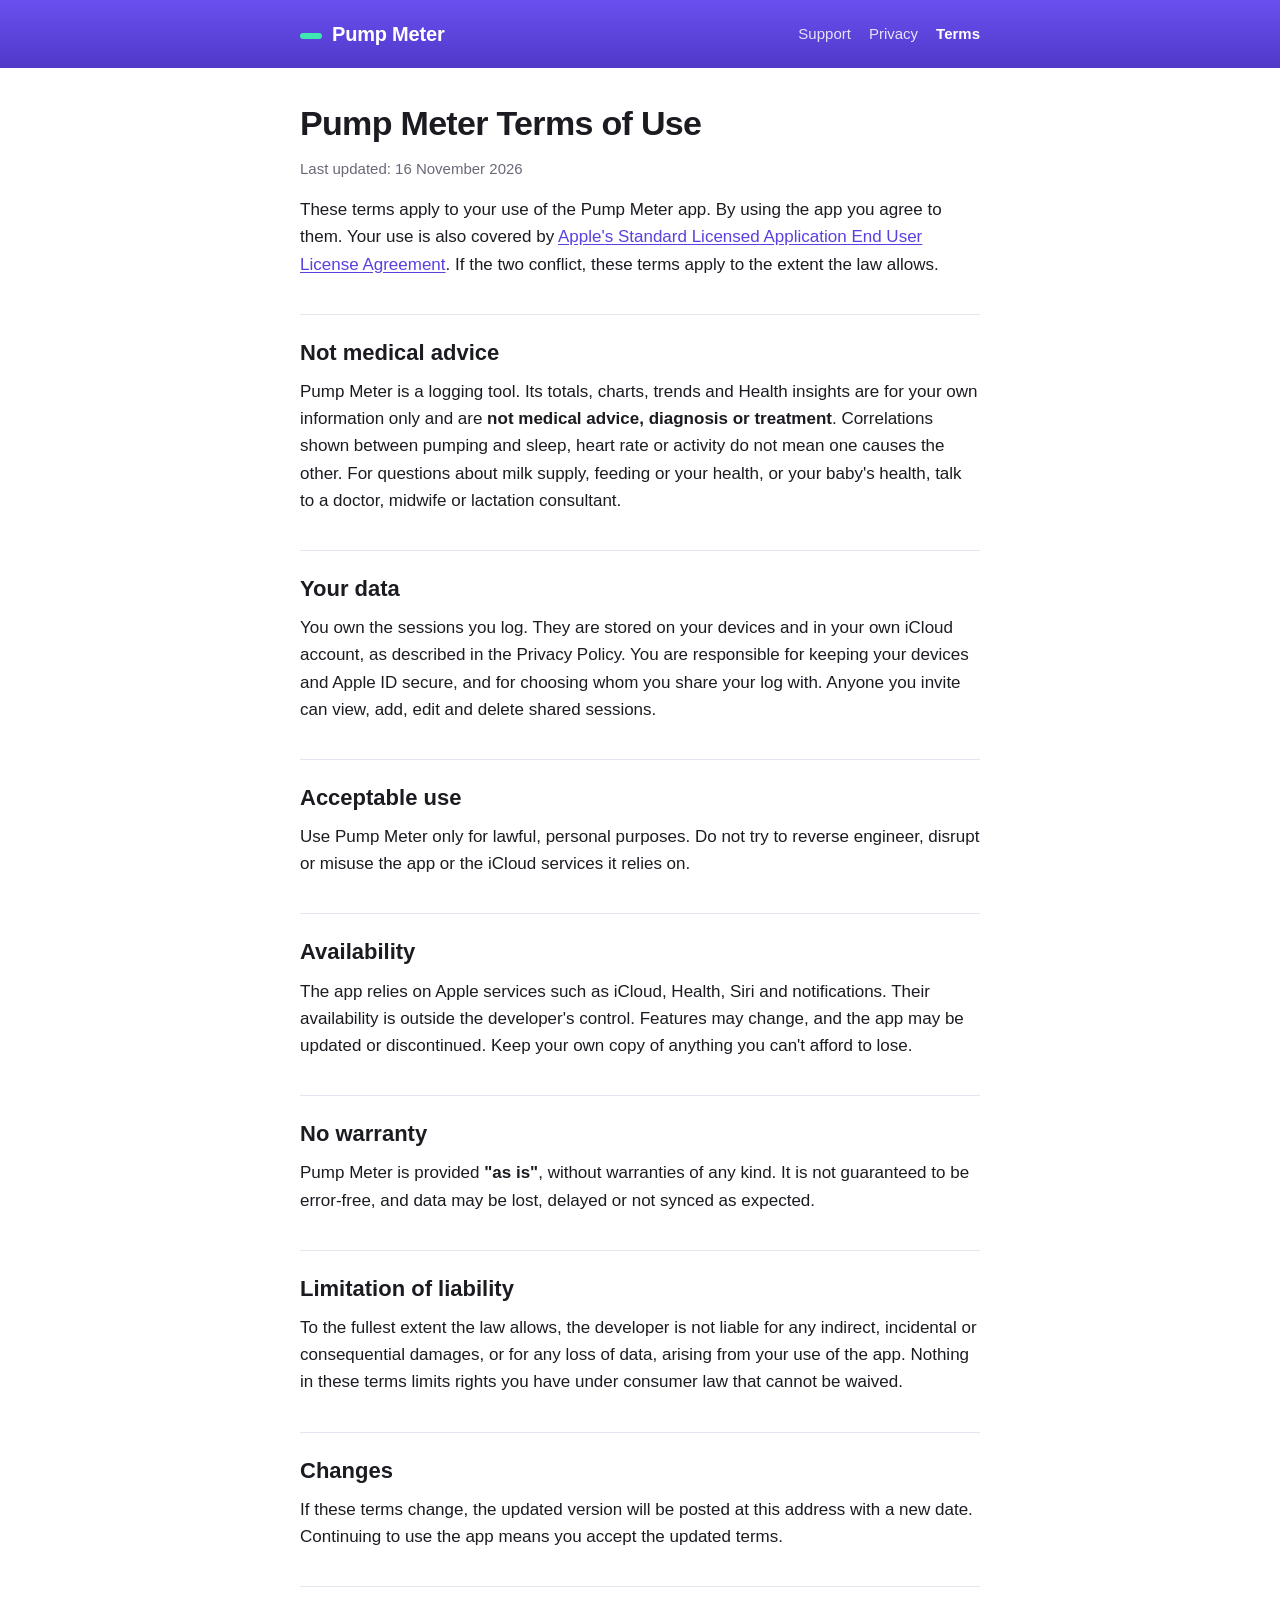
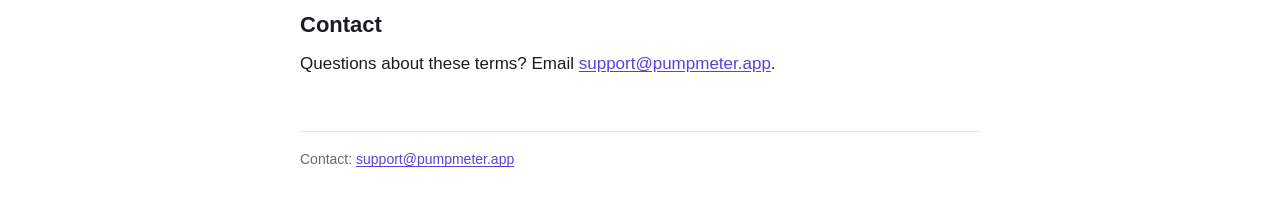
==== terms/index.html @ 0fb3783c "Publish site" ====
<!doctype html>
<html lang="en">
<head>
<meta charset="utf-8">
<meta name="viewport" content="width=device-width, initial-scale=1">
<title>Pump Meter Terms of Use</title>
<meta name="description" content="Pump Meter: a fast, focused log for breast pumping.">
<link rel="stylesheet" href="../style.css">
</head>
<body>
<header><div class="inner"><a class="brand" href="../">Pump Meter</a><nav><a href="../">Support</a><a href="../privacy/">Privacy</a><a href="../terms/" aria-current="page">Terms</a></nav></div></header>
<main>
<h1>Pump Meter Terms of Use</h1>
<p><em>Last updated: 16 November 2026</em></p>
<p>These terms apply to your use of the Pump Meter app. By using the app you agree to them. Your use is also covered by <a href="https://www.apple.com/legal/internet-services/itunes/dev/stdeula/">Apple's Standard Licensed Application End User License Agreement</a>. If the two conflict, these terms apply to the extent the law allows.</p>
<h2>Not medical advice</h2>
<p>Pump Meter is a logging tool. Its totals, charts, trends and Health insights are for your own information only and are <strong>not medical advice, diagnosis or treatment</strong>. Correlations shown between pumping and sleep, heart rate or activity do not mean one causes the other. For questions about milk supply, feeding or your health, or your baby's health, talk to a doctor, midwife or lactation consultant.</p>
<h2>Your data</h2>
<p>You own the sessions you log. They are stored on your devices and in your own iCloud account, as described in the Privacy Policy. You are responsible for keeping your devices and Apple ID secure, and for choosing whom you share your log with. Anyone you invite can view, add, edit and delete shared sessions.</p>
<h2>Acceptable use</h2>
<p>Use Pump Meter only for lawful, personal purposes. Do not try to reverse engineer, disrupt or misuse the app or the iCloud services it relies on.</p>
<h2>Availability</h2>
<p>The app relies on Apple services such as iCloud, Health, Siri and notifications. Their availability is outside the developer's control. Features may change, and the app may be updated or discontinued. Keep your own copy of anything you can't afford to lose.</p>
<h2>No warranty</h2>
<p>Pump Meter is provided <strong>"as is"</strong>, without warranties of any kind. It is not guaranteed to be error-free, and data may be lost, delayed or not synced as expected.</p>
<h2>Limitation of liability</h2>
<p>To the fullest extent the law allows, the developer is not liable for any indirect, incidental or consequential damages, or for any loss of data, arising from your use of the app. Nothing in these terms limits rights you have under consumer law that cannot be waived.</p>
<h2>Changes</h2>
<p>If these terms change, the updated version will be posted at this address with a new date. Continuing to use the app means you accept the updated terms.</p>
<h2>Contact</h2>
<p>Questions about these terms? Email <a href="mailto:support@pumpmeter.app">support@pumpmeter.app</a>.</p>
</main>
<footer><div class="inner">Contact: <a href="mailto:support@pumpmeter.app">support@pumpmeter.app</a></div></footer>
</body>
</html>
---- style.css ----
:root {
  --bg: #ffffff;
  --text: #1c1b22;
  --muted: #6b6878;
  --accent: #5b3fe0;
  --accent-soft: #efebff;
  --rule: #e7e4f0;
  color-scheme: light dark;
}
@media (prefers-color-scheme: dark) {
  :root {
    --bg: #141219;
    --text: #f2f0f7;
    --muted: #a5a1b3;
    --accent: #9d8bff;
    --accent-soft: #241f3a;
    --rule: #2c2838;
  }
}
* { box-sizing: border-box; }
html { -webkit-text-size-adjust: 100%; }
body {
  margin: 0;
  background: var(--bg);
  color: var(--text);
  font: 17px/1.6 ui-rounded, -apple-system, BlinkMacSystemFont, "SF Pro Rounded", "Segoe UI", Roboto, sans-serif;
}
header {
  background: linear-gradient(180deg, #6a4ff0, #5039c8);
  color: #fff;
}
header .inner, main, footer { max-width: 720px; margin: 0 auto; padding: 0 20px; }
header .inner { display: flex; align-items: center; justify-content: space-between; gap: 12px; padding-top: 18px; padding-bottom: 18px; flex-wrap: wrap; }
header a { color: #fff; text-decoration: none; }
.brand { font-weight: 800; font-size: 20px; letter-spacing: -0.01em; }
.brand::before { content: ""; display: inline-block; width: 22px; height: 6px; border-radius: 3px; background: #3ee6b0; margin-right: 10px; vertical-align: middle; }
nav { display: flex; gap: 18px; font-size: 15px; }
nav a { opacity: 0.85; }
nav a[aria-current="page"] { opacity: 1; font-weight: 700; }
main { padding-top: 28px; padding-bottom: 40px; }
h1 { font-size: 34px; line-height: 1.15; letter-spacing: -0.02em; margin: 8px 0 12px; }
h2 { font-size: 22px; margin: 36px 0 8px; padding-top: 20px; border-top: 1px solid var(--rule); }
h3 { font-size: 18px; margin: 26px 0 4px; }
p, ul { margin: 0 0 14px; }
ul { padding-left: 22px; }
li { margin: 4px 0; }
a { color: var(--accent); text-underline-offset: 2px; }
em:first-child:only-child { color: var(--muted); font-style: normal; font-size: 15px; }
strong { font-weight: 700; }
footer { padding-bottom: 36px; color: var(--muted); font-size: 14px; }
footer .inner { border-top: 1px solid var(--rule); padding-top: 16px; }
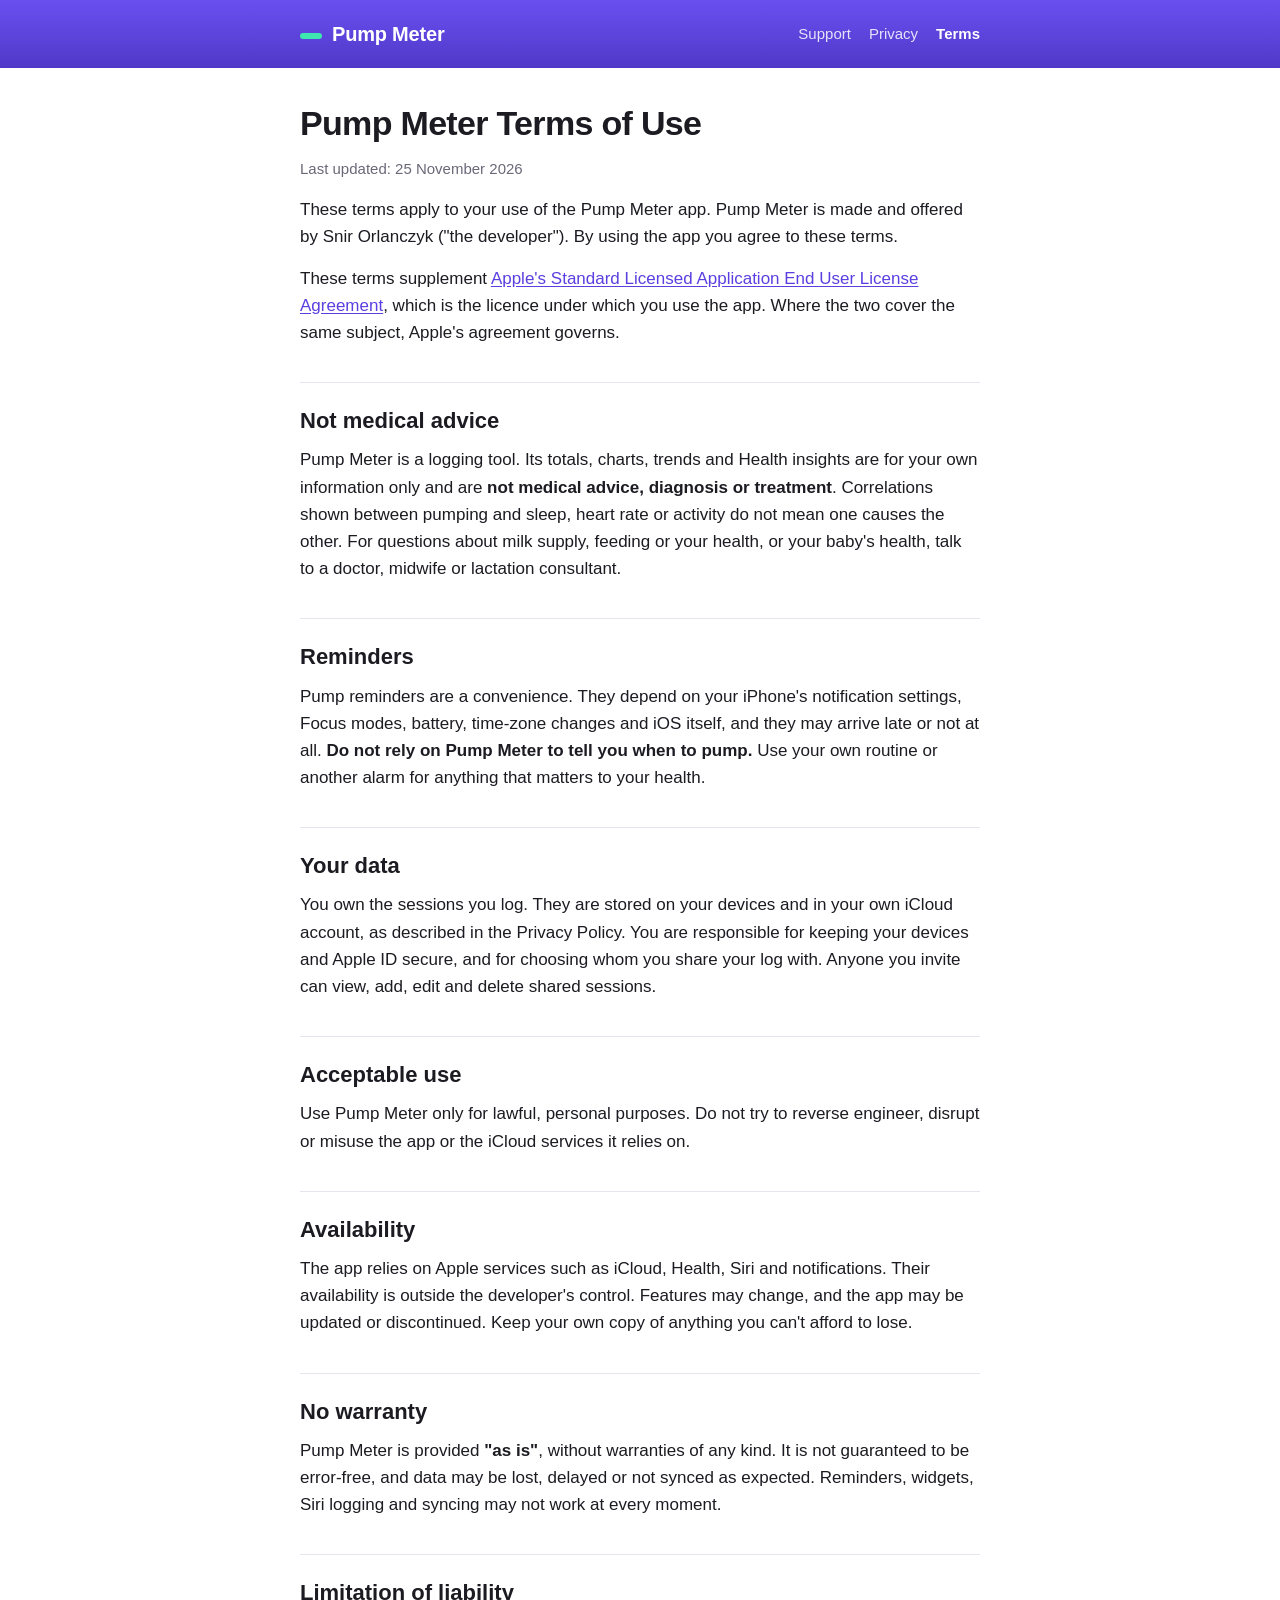
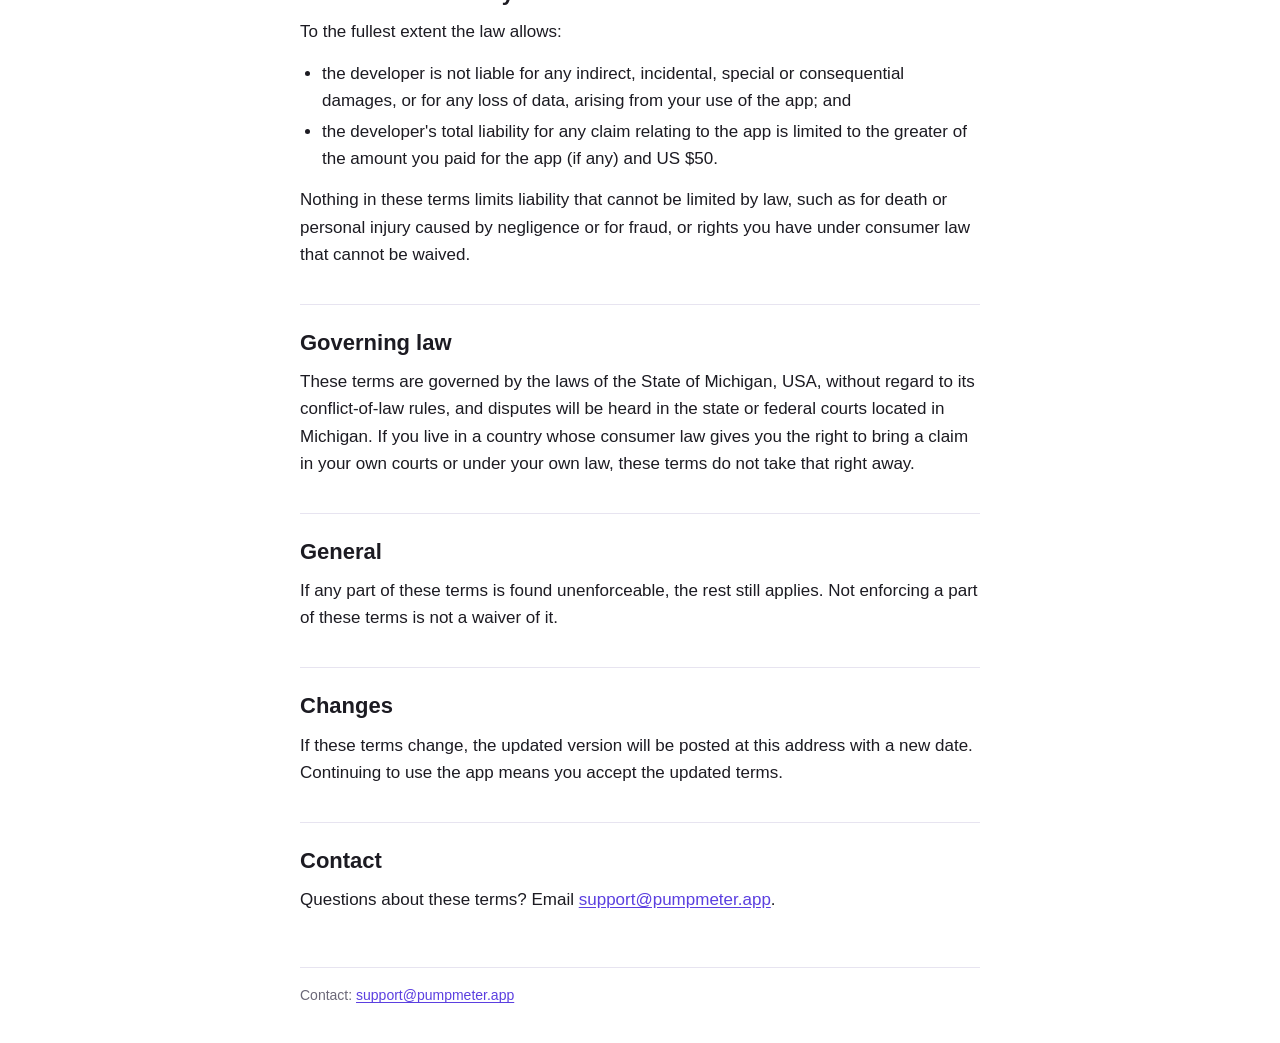
==== commit 3dc8c8fc: "Publish site" ====
--- a/terms/index.html
+++ b/terms/index.html
@@ -11,10 +11,13 @@
 <header><div class="inner"><a class="brand" href="../">Pump Meter</a><nav><a href="../">Support</a><a href="../privacy/">Privacy</a><a href="../terms/" aria-current="page">Terms</a></nav></div></header>
 <main>
 <h1>Pump Meter Terms of Use</h1>
-<p><em>Last updated: 16 November 2026</em></p>
-<p>These terms apply to your use of the Pump Meter app. By using the app you agree to them. Your use is also covered by <a href="https://www.apple.com/legal/internet-services/itunes/dev/stdeula/">Apple's Standard Licensed Application End User License Agreement</a>. If the two conflict, these terms apply to the extent the law allows.</p>
+<p><em>Last updated: 25 November 2026</em></p>
+<p>These terms apply to your use of the Pump Meter app. Pump Meter is made and offered by Snir Orlanczyk ("the developer"). By using the app you agree to these terms.</p>
+<p>These terms supplement <a href="https://www.apple.com/legal/internet-services/itunes/dev/stdeula/">Apple's Standard Licensed Application End User License Agreement</a>, which is the licence under which you use the app. Where the two cover the same subject, Apple's agreement governs.</p>
 <h2>Not medical advice</h2>
 <p>Pump Meter is a logging tool. Its totals, charts, trends and Health insights are for your own information only and are <strong>not medical advice, diagnosis or treatment</strong>. Correlations shown between pumping and sleep, heart rate or activity do not mean one causes the other. For questions about milk supply, feeding or your health, or your baby's health, talk to a doctor, midwife or lactation consultant.</p>
+<h2>Reminders</h2>
+<p>Pump reminders are a convenience. They depend on your iPhone's notification settings, Focus modes, battery, time-zone changes and iOS itself, and they may arrive late or not at all. <strong>Do not rely on Pump Meter to tell you when to pump.</strong> Use your own routine or another alarm for anything that matters to your health.</p>
 <h2>Your data</h2>
 <p>You own the sessions you log. They are stored on your devices and in your own iCloud account, as described in the Privacy Policy. You are responsible for keeping your devices and Apple ID secure, and for choosing whom you share your log with. Anyone you invite can view, add, edit and delete shared sessions.</p>
 <h2>Acceptable use</h2>
@@ -22,9 +25,15 @@
 <h2>Availability</h2>
 <p>The app relies on Apple services such as iCloud, Health, Siri and notifications. Their availability is outside the developer's control. Features may change, and the app may be updated or discontinued. Keep your own copy of anything you can't afford to lose.</p>
 <h2>No warranty</h2>
-<p>Pump Meter is provided <strong>"as is"</strong>, without warranties of any kind. It is not guaranteed to be error-free, and data may be lost, delayed or not synced as expected.</p>
+<p>Pump Meter is provided <strong>"as is"</strong>, without warranties of any kind. It is not guaranteed to be error-free, and data may be lost, delayed or not synced as expected. Reminders, widgets, Siri logging and syncing may not work at every moment.</p>
 <h2>Limitation of liability</h2>
-<p>To the fullest extent the law allows, the developer is not liable for any indirect, incidental or consequential damages, or for any loss of data, arising from your use of the app. Nothing in these terms limits rights you have under consumer law that cannot be waived.</p>
+<p>To the fullest extent the law allows:</p>
+<ul><li>the developer is not liable for any indirect, incidental, special or consequential damages, or for any loss of data, arising from your use of the app; and</li><li>the developer's total liability for any claim relating to the app is limited to the greater of the amount you paid for the app (if any) and US $50.</li></ul>
+<p>Nothing in these terms limits liability that cannot be limited by law, such as for death or personal injury caused by negligence or for fraud, or rights you have under consumer law that cannot be waived.</p>
+<h2>Governing law</h2>
+<p>These terms are governed by the laws of the State of Michigan, USA, without regard to its conflict-of-law rules, and disputes will be heard in the state or federal courts located in Michigan. If you live in a country whose consumer law gives you the right to bring a claim in your own courts or under your own law, these terms do not take that right away.</p>
+<h2>General</h2>
+<p>If any part of these terms is found unenforceable, the rest still applies. Not enforcing a part of these terms is not a waiver of it.</p>
 <h2>Changes</h2>
 <p>If these terms change, the updated version will be posted at this address with a new date. Continuing to use the app means you accept the updated terms.</p>
 <h2>Contact</h2>
